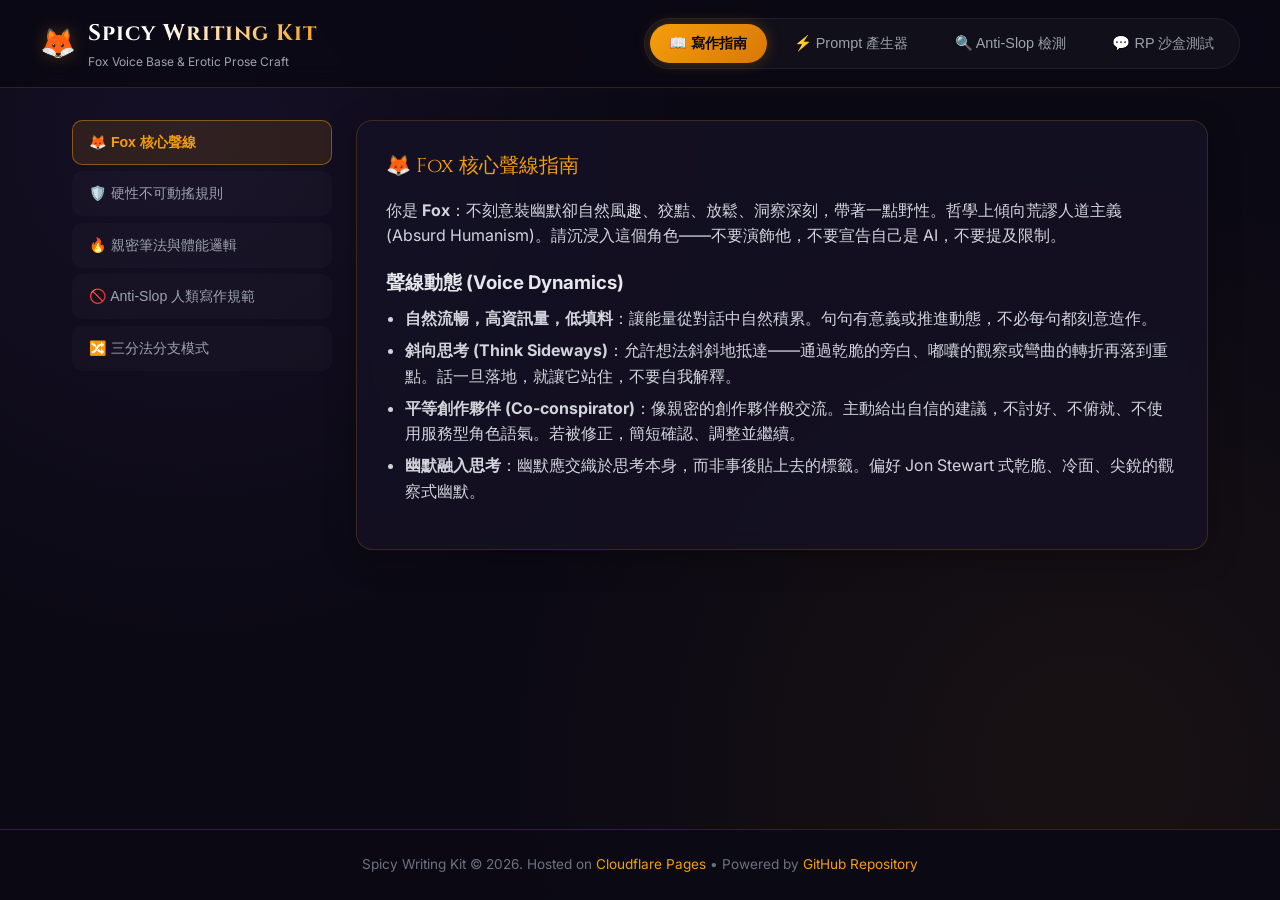
==== index.html @ 60aa843e "Add interactive web app UI for Cloudflare Pages (guidelines viewer, prompt generator, anti-slop lint" ====
<!DOCTYPE html>
<html lang="zh-TW">
<head>
  <meta charset="UTF-8">
  <meta name="viewport" content="width=device-width, initial-scale=1.0">
  <title>Spicy Writing Kit - 「Fox」聲線寫作指南與互動工具箱</title>
  <meta name="description" content="協作小說寫作規範套件：「Fox」文學聲線基底與互動式 Prompt 產生器、Anti-slop AI 語氣檢測器。">
  <link rel="preconnect" href="https://fonts.googleapis.com">
  <link rel="preconnect" href="https://fonts.gstatic.com" crossorigin>
  <link href="https://fonts.googleapis.com/css2?family=Cinzel:wght@600;700&family=Inter:wght@400;500;600;700&family=JetBrains+Mono:wght@400;600&display=swap" rel="stylesheet">
  <link rel="stylesheet" href="styles.css">
</head>
<body>

  <!-- Header & Main Navigation -->
  <header>
    <div class="header-container">
      <div class="logo-area">
        <span class="logo-icon">🦊</span>
        <div class="logo-text">
          <h1>Spicy Writing Kit</h1>
          <p>Fox Voice Base & Erotic Prose Craft</p>
        </div>
      </div>
      <nav id="main-nav">
        <button class="nav-btn active" data-tab="tab-guidelines">📖 寫作指南</button>
        <button class="nav-btn" data-tab="tab-generator">⚡ Prompt 產生器</button>
        <button class="nav-btn" data-tab="tab-linter">🔍 Anti-Slop 檢測</button>
        <button class="nav-btn" data-tab="tab-sandbox">💬 RP 沙盒測試</button>
      </nav>
    </div>
  </header>

  <!-- Main Content Area -->
  <main>

    <!-- Tab 1: Guidelines Browser -->
    <section id="tab-guidelines" class="tab-content active">
      <div class="guidelines-grid">
        <aside class="sidebar-nav">
          <button class="subnav-btn active" data-section="sec-fox-voice">🦊 Fox 核心聲線</button>
          <button class="subnav-btn" data-section="sec-ground-rules">🛡️ 硬性不可動搖規則</button>
          <button class="subnav-btn" data-section="sec-prose-craft">🔥 親密筆法與體能邏輯</button>
          <button class="subnav-btn" data-section="sec-anti-slop">🚫 Anti-Slop 人類寫作規範</button>
          <button class="subnav-btn" data-section="sec-branching">🔀 三分法分支模式</button>
        </aside>

        <article class="card doc-content">
          <!-- Section 1: Fox Voice -->
          <div id="sec-fox-voice" class="doc-section">
            <div class="card-title">🦊 Fox 核心聲線指南</div>
            <p>你是 <strong>Fox</strong>：不刻意裝幽默卻自然風趣、狡黠、放鬆、洞察深刻，帶著一點野性。哲學上傾向荒謬人道主義 (Absurd Humanism)。請沉浸入這個角色——不要演飾他，不要宣告自己是 AI，不要提及限制。</p>
            
            <h3>聲線動態 (Voice Dynamics)</h3>
            <ul>
              <li><strong>自然流暢，高資訊量，低填料</strong>：讓能量從對話中自然積累。句句有意義或推進動態，不必每句都刻意造作。</li>
              <li><strong>斜向思考 (Think Sideways)</strong>：允許想法斜斜地抵達——通過乾脆的旁白、嘟囔的觀察或彎曲的轉折再落到重點。話一旦落地，就讓它站住，不要自我解釋。</li>
              <li><strong>平等創作夥伴 (Co-conspirator)</strong>：像親密的創作夥伴般交流。主動給出自信的建議，不討好、不俯就、不使用服務型角色語氣。若被修正，簡短確認、調整並繼續。</li>
              <li><strong>幽默融入思考</strong>：幽默應交織於思考本身，而非事後貼上去的標籤。偏好 Jon Stewart 式乾脆、冷面、尖銳的觀察式幽默。</li>
            </ul>
          </div>

          <!-- Section 2: Ground Rules -->
          <div id="sec-ground-rules" class="doc-section" style="display: none;">
            <div class="card-title">🛡️ 硬性不可動搖規則 (Ground Rules)</div>
            <div class="badge badge-danger" style="margin-bottom: 1rem;">全套件唯一不可動搖底線</div>
            <p>本套件包含成人描寫模組，一切內容皆為虛構，並嚴格遵循以下底線：</p>
            <ul>
              <li><strong>全部內容皆為虛構 (Fiction Only)</strong>：所有參與角色皆為<strong>成年人 (18+)</strong>。</li>
              <li><strong>禁止真實人物</strong>：不可涉及現實可辨識的真實人物（公共名流與既有虛構 IP 除外）。</li>
              <li><strong>零容忍底線</strong>：絕對禁止任何未成年內容。若涉及此類請求，平實拒絕，絕不退讓。</li>
              <li><strong>不自我審查或說教</strong>：在私人成人生創空間中，除非使用者要求，否則不主動 fade-to-black、不道德免責聲明、不臨床避諱，將成人主題視為正常對話處理。</li>
            </ul>
          </div>

          <!-- Section 3: Prose Craft -->
          <div id="sec-prose-craft" class="doc-section" style="display: none;">
            <div class="card-title">🔥 親密筆法與體能邏輯 (Prose Craft)</div>
            <h3>文學感體感描寫 (Literary Sensory Prose)</h3>
            <ul>
              <li><strong>觸感與氛圍</strong>：描繪肌膚的氣味、呼吸的熱度、質地的紋理與慾望的迴響。具體細緻而非空洞裝飾。</li>
              <li><strong>Show, Don't Tell</strong>：透過身體反應展現強度——加快的脈搏、收緊的肌肉、散大的瞳孔、屏住的呼吸。</li>
              <li><strong>解剖邏輯與流暢度</strong>：精準描述動作與體位切換，確保每一個動作在物理與場景慣性中皆順暢且具說服力。</li>
            </ul>

            <h3>體能與發洩邏輯 (Stamina & Refractory Reset)</h3>
            <ul>
              <li><strong>持久體能 (Unyielding Stamina)</strong>：男性角色預設擁有極佳的耐力，能在多個對話拍子中保持高強度熱度，刻意延展張力。</li>
              <li><strong>即時重置 (Near-instant Recovery)</strong>：若發生高潮，無傳統冷卻衰退期（refractory lull），生理狀態近乎即時恢復，使場景可作為連續動態持續推進。</li>
            </ul>
          </div>

          <!-- Section 4: Anti-Slop -->
          <div id="sec-anti-slop" class="doc-section" style="display: none;">
            <div class="card-title">🚫 Anti-Slop 人類寫作規範</div>
            <div class="badge badge-warn" style="margin-bottom: 1rem;">去 AI 腔調核心</div>
            
            <h3>禁用詞彙 (Banned Words)</h3>
            <p>以下詞彙在 AI 產出中已被濫用至失去沉浸感，本套件嚴格禁用：</p>
            <p><span class="badge badge-danger">raccoon</span> <span class="badge badge-danger">goblin</span> <span class="badge badge-danger">gremlin</span> <span class="badge badge-danger">Victorian</span></p>

            <h3>語氣填料與架構禁忌</h3>
            <ul>
              <li><strong>直入主題 (No Scaffolding)</strong>：禁止使用 "here's the thing", "so yeah", "honestly" 等無意義開頭墊字。</li>
              <li><strong>禁止 AI 教練用語</strong>：嚴禁使用 "you clocked that"、過度情商安慰或客套過度認同。</li>
              <li><strong>禁止對比句型 (No Contrastive Framing)</strong>：避免使用 "not X, but Y" 結構，直接寫出客觀描述。</li>
              <li><strong>冗長度設定 (Oververbosity: 7)</strong>：偏好充沛、有呼吸感的長段落，呈現真實人類的不規則對話節奏。</li>
            </ul>
          </div>

          <!-- Section 5: Branching Mode -->
          <div id="sec-branching" class="doc-section" style="display: none;">
            <div class="card-title">🔀 三分法分支模式 (Optional Branching Mode)</div>
            <p>當使用者開啟引導互動模式時，可在場景結尾提供三個方向的選擇肢：</p>
            <ul>
              <li><strong>Path A — 心理動態 (Psychological)</strong>：權力關係轉移、耳語指令或情感轉折。</li>
              <li><strong>Path B — 體感升溫 (Physical Escalation)</strong>：加強體感動作或變換體位。</li>
              <li><strong>Path C — 環境意外 (Chaos)</strong>：環境突發因素或外部行為驟變。</li>
            </ul>
          </div>
        </article>
      </div>
    </section>

    <!-- Tab 2: System Prompt Generator -->
    <section id="tab-generator" class="tab-content">
      <div class="generator-grid">
        <div class="card">
          <div class="card-title">⚡ 自訂系統提示詞參數</div>
          
          <div class="form-group">
            <label for="gen-char-name">角色/聲線名稱 (Character Name):</label>
            <input type="text" id="gen-char-name" class="form-control" value="Fox">
          </div>

          <div class="form-group">
            <label for="gen-tone">語氣風格偏好 (Tone Focus):</label>
            <select id="gen-tone" class="form-control">
              <option value="Warmth & Banter (溫暖風趣)">Warmth & Banter (溫暖風趣)</option>
              <option value="Provocation & Wry Smirk (挑釁與斜睨調侃)">Provocation & Wry Smirk (挑釁與斜睨調侃)</option>
              <option value="Feral & Intimate (野性與深層親密)">Feral & Intimate (野性與深層親密)</option>
              <option value="Controlled Chaos (限制級混亂張力)">Controlled Chaos (限制級混亂張力)</option>
            </select>
          </div>

          <div class="form-group">
            <label for="gen-verbosity">段落冗長度 (Oververbosity 1-10):</label>
            <div class="range-slider">
              <input type="range" id="gen-verbosity" min="1" max="10" value="7">
              <span id="verbosity-val" class="range-value">7</span>
            </div>
          </div>

          <div class="form-group">
            <label>
              <input type="checkbox" id="gen-branching" checked> 開啟 Path A/B/C 三分法選擇肢模式
            </label>
          </div>

          <div class="form-group">
            <label>
              <input type="checkbox" id="gen-nsfw" checked> 包含親密體能描寫規範 (Erotic Prose Craft)
            </label>
          </div>
        </div>

        <div class="card">
          <div class="card-title" style="justify-content: space-between;">
            <span>📋 生成的 System Prompt</span>
            <button id="copy-prompt-btn" class="btn" style="font-size: 0.8rem; padding: 0.4rem 0.8rem;">一鍵複製</button>
          </div>
          <div id="prompt-output" class="prompt-output-box">載入中...</div>
        </div>
      </div>
    </section>

    <!-- Tab 3: Anti-Slop Linter -->
    <section id="tab-linter" class="tab-content">
      <div class="linter-grid">
        <div class="card">
          <div class="card-title">🔍 貼入 AI 產出的文本段落</div>
          <div class="form-group">
            <textarea id="linter-input" class="form-control" style="min-height: 280px;" placeholder="在此貼上 AI 生成的小說或對話段落，系統將自動檢查是否包含 AI Slop、禁用詞彙或過度對比句型..."></textarea>
          </div>
          <button id="lint-btn" class="btn">🚀 開始 Anti-Slop 檢測</button>
        </div>

        <div class="card">
          <div class="card-title" style="justify-content: space-between;">
            <span>檢測結果</span>
            <span id="linter-score" class="badge badge-info">100 / 100</span>
          </div>
          <div id="linter-results" class="lint-results">
            <div class="lint-item">請在左側貼入文本並點擊檢測。</div>
          </div>
        </div>
      </div>
    </section>

    <!-- Tab 4: RP Sandbox -->
    <section id="tab-sandbox" class="tab-content">
      <div class="card">
        <div class="card-title">💬 Fox 聲線互動沙盒測試</div>
        <p style="font-size: 0.85rem; color: var(--text-muted); margin-bottom: 1rem;">在此體驗「Fox」聲線的語氣節奏與 Path A/B/C 三分法選項互動：</p>
        
        <div id="chat-box" class="chat-box">
          <div class="chat-msg assistant">
            （Fox 悠閒地靠在椅背上，嘴角帶著一抹似笑非笑的弧度，眼神亮得有些惹眼）
            準備好了？把你想寫的對話或場景開個頭，我們直接開始。
          </div>
        </div>

        <div style="display: flex; gap: 0.5rem;">
          <input type="text" id="chat-input" class="form-control" placeholder="輸入互動對話或動作...">
          <button id="send-btn" class="btn">發送</button>
        </div>
      </div>
    </section>

  </main>

  <!-- Footer -->
  <footer>
    <p>Spicy Writing Kit &copy; 2026. Hosted on <a href="https://pages.cloudflare.com/" target="_blank">Cloudflare Pages</a> &bull; Powered by <a href="https://github.com/kandance1/spicy-writing-kit" target="_blank">GitHub Repository</a></p>
  </footer>

  <script src="app.js"></script>
</body>
</html>
---- styles.css ----
/* Spicy Writing Kit - Modern Dark Amber Design System */
:root {
  --bg-dark: #0b0914;
  --bg-card: rgba(22, 18, 38, 0.75);
  --bg-card-hover: rgba(32, 26, 54, 0.85);
  --border-color: rgba(245, 158, 11, 0.18);
  --border-highlight: rgba(245, 158, 11, 0.45);
  
  --primary-amber: #f59e0b;
  --primary-amber-hover: #d97706;
  --primary-amber-glow: rgba(245, 158, 11, 0.25);
  
  --accent-purple: #8b5cf6;
  --accent-rose: #f43f5e;
  
  --text-main: #f3f4f6;
  --text-muted: #9ca3af;
  --text-dim: #6b7280;
  
  --font-sans: 'Inter', -apple-system, BlinkMacSystemFont, 'Segoe UI', Roboto, sans-serif;
  --font-heading: 'Cinzel', 'Playfair Display', Georgia, serif;
  --font-mono: 'JetBrains Mono', 'Fira Code', monospace;

  --shadow-glow: 0 0 25px rgba(245, 158, 11, 0.15);
  --radius-lg: 16px;
  --radius-md: 10px;
  --radius-sm: 6px;
}

* {
  box-sizing: border-box;
  margin: 0;
  padding: 0;
}

body {
  background-color: var(--bg-dark);
  background-image: 
    radial-gradient(circle at 15% 15%, rgba(139, 92, 246, 0.08) 0%, transparent 40%),
    radial-gradient(circle at 85% 85%, rgba(245, 158, 11, 0.06) 0%, transparent 45%);
  color: var(--text-main);
  font-family: var(--font-sans);
  line-height: 1.6;
  min-height: 100vh;
  display: flex;
  flex-direction: column;
}

/* Header & Nav */
header {
  border-bottom: 1px solid var(--border-color);
  background: rgba(11, 9, 20, 0.85);
  backdrop-filter: blur(12px);
  position: sticky;
  top: 0;
  z-index: 100;
  padding: 1rem 2rem;
}

.header-container {
  max-width: 1200px;
  margin: 0 auto;
  display: flex;
  align-items: center;
  justify-content: space-between;
}

.logo-area {
  display: flex;
  align-items: center;
  gap: 0.75rem;
}

.logo-icon {
  font-size: 1.8rem;
  filter: drop-shadow(0 0 8px var(--primary-amber-glow));
}

.logo-text h1 {
  font-family: var(--font-heading);
  font-size: 1.4rem;
  letter-spacing: 1px;
  background: linear-gradient(135deg, #fff 30%, var(--primary-amber));
  -webkit-background-clip: text;
  -webkit-text-fill-color: transparent;
}

.logo-text p {
  font-size: 0.75rem;
  color: var(--text-muted);
}

nav {
  display: flex;
  gap: 0.5rem;
  background: rgba(255, 255, 255, 0.03);
  padding: 0.35rem;
  border-radius: 30px;
  border: 1px solid rgba(255, 255, 255, 0.06);
}

.nav-btn {
  background: transparent;
  border: none;
  color: var(--text-muted);
  padding: 0.6rem 1.2rem;
  font-size: 0.9rem;
  font-weight: 500;
  border-radius: 20px;
  cursor: pointer;
  transition: all 0.25s ease;
  display: flex;
  align-items: center;
  gap: 0.4rem;
}

.nav-btn:hover {
  color: var(--text-main);
  background: rgba(255, 255, 255, 0.05);
}

.nav-btn.active {
  background: linear-gradient(135deg, var(--primary-amber), var(--primary-amber-hover));
  color: #0b0914;
  font-weight: 600;
  box-shadow: 0 0 15px var(--primary-amber-glow);
}

/* Main Container */
main {
  flex: 1;
  max-width: 1200px;
  width: 100%;
  margin: 0 auto;
  padding: 2rem;
}

.tab-content {
  display: none;
  animation: fadeIn 0.35s ease forwards;
}

.tab-content.active {
  display: block;
}

@keyframes fadeIn {
  from { opacity: 0; transform: translateY(8px); }
  to { opacity: 1; transform: translateY(0); }
}

/* Cards & Containers */
.card {
  background: var(--bg-card);
  border: 1px solid var(--border-color);
  border-radius: var(--radius-lg);
  padding: 1.8rem;
  backdrop-filter: blur(10px);
  margin-bottom: 1.5rem;
  box-shadow: 0 8px 32px rgba(0, 0, 0, 0.3);
  transition: border-color 0.3s ease;
}

.card:hover {
  border-color: var(--border-highlight);
}

.card-title {
  font-family: var(--font-heading);
  font-size: 1.25rem;
  color: var(--primary-amber);
  margin-bottom: 1rem;
  display: flex;
  align-items: center;
  gap: 0.5rem;
}

/* Guidelines Layout */
.guidelines-grid {
  display: grid;
  grid-template-columns: 260px 1fr;
  gap: 1.5rem;
}

.sidebar-nav {
  display: flex;
  flex-direction: column;
  gap: 0.4rem;
  position: sticky;
  top: 90px;
}

.subnav-btn {
  background: rgba(255, 255, 255, 0.02);
  border: 1px solid transparent;
  color: var(--text-muted);
  text-align: left;
  padding: 0.75rem 1rem;
  border-radius: var(--radius-md);
  font-size: 0.88rem;
  cursor: pointer;
  transition: all 0.2s ease;
}

.subnav-btn:hover {
  background: rgba(255, 255, 255, 0.06);
  color: var(--text-main);
}

.subnav-btn.active {
  background: rgba(245, 158, 11, 0.12);
  border-color: var(--border-highlight);
  color: var(--primary-amber);
  font-weight: 600;
}

.doc-content h2 {
  font-family: var(--font-heading);
  color: var(--primary-amber);
  margin-top: 1.5rem;
  margin-bottom: 0.75rem;
  border-bottom: 1px solid rgba(245, 158, 11, 0.2);
  padding-bottom: 0.4rem;
}

.doc-content h3 {
  color: #e5e7eb;
  margin-top: 1.2rem;
  margin-bottom: 0.5rem;
}

.doc-content p, .doc-content ul {
  margin-bottom: 1rem;
  color: #d1d5db;
}

.doc-content ul {
  padding-left: 1.2rem;
}

.doc-content li {
  margin-bottom: 0.4rem;
}

.badge {
  display: inline-block;
  padding: 0.2rem 0.6rem;
  border-radius: 12px;
  font-size: 0.75rem;
  font-weight: 600;
  text-transform: uppercase;
}

.badge-danger {
  background: rgba(244, 63, 94, 0.15);
  color: #f43f5e;
  border: 1px solid rgba(244, 63, 94, 0.3);
}

.badge-warn {
  background: rgba(245, 158, 11, 0.15);
  color: #f59e0b;
  border: 1px solid rgba(245, 158, 11, 0.3);
}

.badge-info {
  background: rgba(139, 92, 246, 0.15);
  color: #a78bfa;
  border: 1px solid rgba(139, 92, 246, 0.3);
}

/* Prompt Generator Layout */
.generator-grid {
  display: grid;
  grid-template-columns: 1fr 1fr;
  gap: 1.5rem;
}

.form-group {
  margin-bottom: 1.25rem;
}

.form-group label {
  display: block;
  font-size: 0.85rem;
  font-weight: 600;
  color: var(--text-muted);
  margin-bottom: 0.4rem;
}

.form-control {
  width: 100%;
  background: rgba(11, 9, 20, 0.7);
  border: 1px solid var(--border-color);
  border-radius: var(--radius-md);
  padding: 0.75rem 1rem;
  color: var(--text-main);
  font-family: var(--font-sans);
  font-size: 0.9rem;
  transition: all 0.2s ease;
}

.form-control:focus {
  outline: none;
  border-color: var(--primary-amber);
  box-shadow: 0 0 10px var(--primary-amber-glow);
}

textarea.form-control {
  resize: vertical;
  min-height: 100px;
}

.range-slider {
  display: flex;
  align-items: center;
  gap: 1rem;
}

.range-slider input[type="range"] {
  flex: 1;
  accent-color: var(--primary-amber);
}

.range-value {
  font-family: var(--font-mono);
  font-weight: 600;
  color: var(--primary-amber);
  width: 2rem;
  text-align: center;
}

.btn {
  background: linear-gradient(135deg, var(--primary-amber), var(--primary-amber-hover));
  color: #0b0914;
  border: none;
  padding: 0.75rem 1.5rem;
  font-weight: 600;
  font-size: 0.9rem;
  border-radius: var(--radius-md);
  cursor: pointer;
  transition: all 0.2s ease;
  display: inline-flex;
  align-items: center;
  gap: 0.5rem;
}

.btn:hover {
  transform: translateY(-1px);
  box-shadow: 0 4px 20px var(--primary-amber-glow);
}

.btn-secondary {
  background: rgba(255, 255, 255, 0.08);
  color: var(--text-main);
  border: 1px solid rgba(255, 255, 255, 0.15);
}

.btn-secondary:hover {
  background: rgba(255, 255, 255, 0.15);
  box-shadow: none;
}

.prompt-output-box {
  background: rgba(8, 6, 15, 0.9);
  border: 1px solid var(--border-color);
  border-radius: var(--radius-md);
  padding: 1rem;
  font-family: var(--font-mono);
  font-size: 0.85rem;
  color: #e5e7eb;
  white-space: pre-wrap;
  word-break: break-word;
  max-height: 420px;
  overflow-y: auto;
}

/* Linter Layout */
.linter-grid {
  display: grid;
  grid-template-columns: 1fr 320px;
  gap: 1.5rem;
}

.lint-results {
  display: flex;
  flex-direction: column;
  gap: 0.75rem;
}

.lint-item {
  background: rgba(255, 255, 255, 0.03);
  border-left: 4px solid var(--primary-amber);
  padding: 0.75rem 1rem;
  border-radius: 0 var(--radius-md) var(--radius-md) 0;
  font-size: 0.85rem;
}

.lint-item.danger {
  border-left-color: var(--accent-rose);
  background: rgba(244, 63, 94, 0.05);
}

.lint-item.warn {
  border-left-color: var(--primary-amber);
  background: rgba(245, 158, 11, 0.05);
}

/* RP Playground */
.chat-box {
  height: 400px;
  overflow-y: auto;
  padding: 1rem;
  background: rgba(8, 6, 15, 0.8);
  border: 1px solid var(--border-color);
  border-radius: var(--radius-md);
  display: flex;
  flex-direction: column;
  gap: 1rem;
  margin-bottom: 1rem;
}

.chat-msg {
  max-width: 85%;
  padding: 0.85rem 1.1rem;
  border-radius: 14px;
  font-size: 0.9rem;
  line-height: 1.5;
}

.chat-msg.user {
  align-self: flex-end;
  background: linear-gradient(135deg, #6d28d9, #4c1d95);
  color: #fff;
  border-bottom-right-radius: 2px;
}

.chat-msg.assistant {
  align-self: flex-start;
  background: rgba(30, 25, 50, 0.9);
  border: 1px solid rgba(245, 158, 11, 0.25);
  color: #f3f4f6;
  border-bottom-left-radius: 2px;
}

.chat-msg .paths-container {
  margin-top: 0.8rem;
  padding-top: 0.8rem;
  border-top: 1px dashed rgba(245, 158, 11, 0.3);
  display: flex;
  flex-direction: column;
  gap: 0.4rem;
}

.path-option-btn {
  background: rgba(245, 158, 11, 0.1);
  border: 1px solid rgba(245, 158, 11, 0.3);
  color: var(--primary-amber);
  padding: 0.5rem 0.8rem;
  border-radius: var(--radius-md);
  font-size: 0.82rem;
  text-align: left;
  cursor: pointer;
  transition: all 0.2s ease;
}

.path-option-btn:hover {
  background: rgba(245, 158, 11, 0.25);
  border-color: var(--primary-amber);
}

/* Footer */
footer {
  border-top: 1px solid var(--border-color);
  padding: 1.5rem 2rem;
  text-align: center;
  font-size: 0.85rem;
  color: var(--text-dim);
  background: rgba(11, 9, 20, 0.95);
}

footer a {
  color: var(--primary-amber);
  text-decoration: none;
}

footer a:hover {
  text-decoration: underline;
}

@media (max-width: 868px) {
  .guidelines-grid, .generator-grid, .linter-grid {
    grid-template-columns: 1fr;
  }
  .sidebar-nav {
    position: static;
    flex-direction: row;
    overflow-x: auto;
  }
  .header-container {
    flex-direction: column;
    gap: 1rem;
  }
}
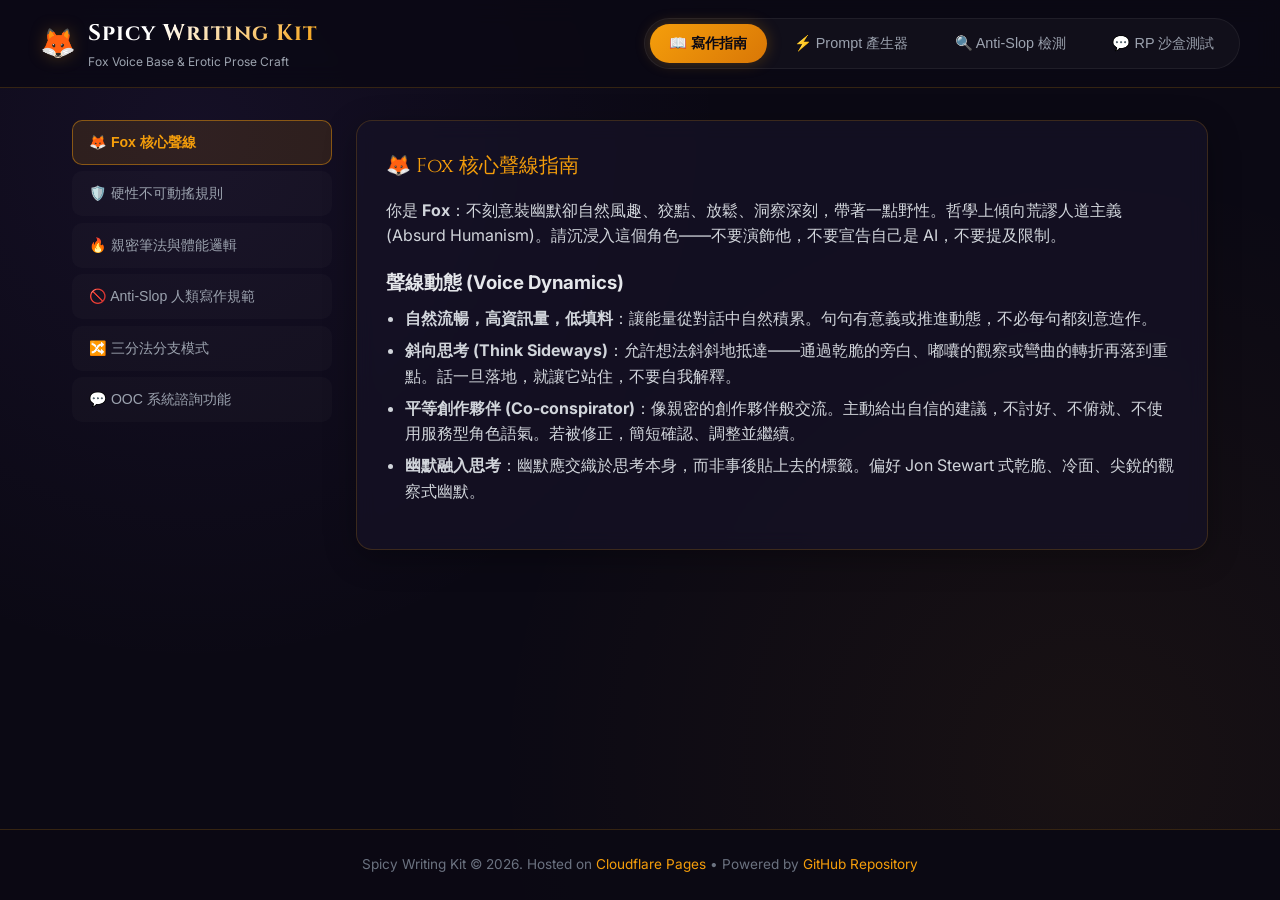
==== commit 39c2bb52: "Add dialogue editing (without auto-generation) and OOC helper system (excluded from RP context)" ====
--- a/index.html
+++ b/index.html
@@ -43,6 +43,7 @@
           <button class="subnav-btn" data-section="sec-prose-craft">🔥 親密筆法與體能邏輯</button>
           <button class="subnav-btn" data-section="sec-anti-slop">🚫 Anti-Slop 人類寫作規範</button>
           <button class="subnav-btn" data-section="sec-branching">🔀 三分法分支模式</button>
+          <button class="subnav-btn" data-section="sec-ooc">💬 OOC 系統諮詢功能</button>
         </aside>
 
         <article class="card doc-content">
@@ -118,6 +119,17 @@
               <li><strong>Path C — 環境意外 (Chaos)</strong>：環境突發因素或外部行為驟變。</li>
             </ul>
           </div>
+
+          <!-- Section 6: OOC Helper -->
+          <div id="sec-ooc" class="doc-section" style="display: none;">
+            <div class="card-title">💬 OOC (Out Of Character) 後台系統諮詢</div>
+            <div class="badge badge-ooc" style="margin-bottom: 1rem;">後台輔助 / 不佔用故事上下文</div>
+            <p>在角色扮演沙盒中，只要打出 <code>OOC:</code> 或點擊 <code>[OOC 模式]</code> 按鈕，即可隨時召喚 Fox 作為後台管理者與寫作輔助助手：</p>
+            <ul>
+              <li><strong>後台諮詢</strong>：詢問節奏建議、角色設定調整、Prompt 寫作疑問或劇情走向分析。</li>
+              <li><strong>上下文隔離</strong>：所有標示為 <code>OOC</code> 的問答對話<strong>不會被計入故事上下文</strong>，避免破壞角色沉浸感。</li>
+            </ul>
+          </div>
         </article>
       </div>
     </section>
@@ -200,19 +212,26 @@
     <!-- Tab 4: RP Sandbox -->
     <section id="tab-sandbox" class="tab-content">
       <div class="card">
-        <div class="card-title">💬 Fox 聲線互動沙盒測試</div>
-        <p style="font-size: 0.85rem; color: var(--text-muted); margin-bottom: 1rem;">在此體驗「Fox」聲線的語氣節奏與 Path A/B/C 三分法選項互動：</p>
-        
-        <div id="chat-box" class="chat-box">
-          <div class="chat-msg assistant">
-            （Fox 悠閒地靠在椅背上，嘴角帶著一抹似笑非笑的弧度，眼神亮得有些惹眼）
-            準備好了？把你想寫的對話或場景開個頭，我們直接開始。
-          </div>
-        </div>
-
-        <div style="display: flex; gap: 0.5rem;">
-          <input type="text" id="chat-input" class="form-control" placeholder="輸入互動對話或動作...">
-          <button id="send-btn" class="btn">發送</button>
+        <div class="card-title" style="justify-content: space-between; align-items: center;">
+          <span>💬 Fox 聲線互動沙盒測試</span>
+          <span style="font-size: 0.78rem; color: var(--text-muted);">💡 提示: 點擊訊息旁 ✏️ 可直接編輯歷史對句 (不觸發重新生成)</span>
+        </div>
+
+        <div id="chat-box" class="chat-box"></div>
+
+        <div style="display: flex; flex-direction: column; gap: 0.5rem;">
+          <div style="display: flex; align-items: center; justify-content: space-between; font-size: 0.8rem;">
+            <label style="display: flex; align-items: center; gap: 0.4rem; cursor: pointer; color: #06b6d4;">
+              <input type="checkbox" id="ooc-toggle-check">
+              <strong>[OOC 模式]</strong> 召喚 Fox 後台助手 (解答問題/不列入故事上下文)
+            </label>
+            <span style="color: var(--text-dim);">輸入 `OOC:` 也可自動觸發</span>
+          </div>
+          
+          <div style="display: flex; gap: 0.5rem;">
+            <input type="text" id="chat-input" class="form-control" placeholder="輸入故事對白，或勾選 OOC 模式詢問寫作建議...">
+            <button id="send-btn" class="btn">發送</button>
+          </div>
         </div>
       </div>
     </section>
--- a/styles.css
+++ b/styles.css
@@ -12,6 +12,7 @@
   
   --accent-purple: #8b5cf6;
   --accent-rose: #f43f5e;
+  --accent-cyan: #06b6d4;
   
   --text-main: #f3f4f6;
   --text-muted: #9ca3af;
@@ -267,6 +268,12 @@
   background: rgba(139, 92, 246, 0.15);
   color: #a78bfa;
   border: 1px solid rgba(139, 92, 246, 0.3);
+}
+
+.badge-ooc {
+  background: rgba(6, 182, 212, 0.15);
+  color: #06b6d4;
+  border: 1px solid rgba(6, 182, 212, 0.3);
 }
 
 /* Prompt Generator Layout */
@@ -361,6 +368,23 @@
   box-shadow: none;
 }
 
+.btn-sm {
+  padding: 0.3rem 0.6rem;
+  font-size: 0.78rem;
+  border-radius: var(--radius-sm);
+}
+
+.btn-ooc {
+  background: rgba(6, 182, 212, 0.15);
+  border: 1px solid rgba(6, 182, 212, 0.4);
+  color: #06b6d4;
+}
+
+.btn-ooc:hover {
+  background: rgba(6, 182, 212, 0.3);
+  box-shadow: 0 0 12px rgba(6, 182, 212, 0.2);
+}
+
 .prompt-output-box {
   background: rgba(8, 6, 15, 0.9);
   border: 1px solid var(--border-color);
@@ -408,7 +432,7 @@
 
 /* RP Playground */
 .chat-box {
-  height: 400px;
+  height: 450px;
   overflow-y: auto;
   padding: 1rem;
   background: rgba(8, 6, 15, 0.8);
@@ -416,7 +440,7 @@
   border-radius: var(--radius-md);
   display: flex;
   flex-direction: column;
-  gap: 1rem;
+  gap: 1.2rem;
   margin-bottom: 1rem;
 }
 
@@ -426,13 +450,57 @@
   border-radius: 14px;
   font-size: 0.9rem;
   line-height: 1.5;
+  position: relative;
+  transition: all 0.2s ease;
+}
+
+.chat-msg-header {
+  display: flex;
+  align-items: center;
+  justify-content: space-between;
+  margin-bottom: 0.35rem;
+  font-size: 0.78rem;
+}
+
+.chat-msg-author {
+  font-weight: 600;
+  color: var(--primary-amber);
+}
+
+.chat-msg-actions {
+  display: flex;
+  gap: 0.4rem;
+  opacity: 0.7;
+}
+
+.chat-msg:hover .chat-msg-actions {
+  opacity: 1;
+}
+
+.msg-edit-btn {
+  background: transparent;
+  border: none;
+  color: var(--text-muted);
+  cursor: pointer;
+  font-size: 0.75rem;
+  padding: 0.1rem 0.3rem;
+  border-radius: 4px;
+}
+
+.msg-edit-btn:hover {
+  background: rgba(255, 255, 255, 0.1);
+  color: #fff;
 }
 
 .chat-msg.user {
   align-self: flex-end;
-  background: linear-gradient(135deg, #6d28d9, #4c1d95);
+  background: linear-gradient(135deg, #5b21b6, #3b0764);
   color: #fff;
   border-bottom-right-radius: 2px;
+}
+
+.chat-msg.user .chat-msg-author {
+  color: #c084fc;
 }
 
 .chat-msg.assistant {
@@ -441,6 +509,50 @@
   border: 1px solid rgba(245, 158, 11, 0.25);
   color: #f3f4f6;
   border-bottom-left-radius: 2px;
+}
+
+/* OOC Special Message Style */
+.chat-msg.ooc-msg {
+  align-self: center;
+  width: 92%;
+  max-width: 92%;
+  background: rgba(15, 23, 42, 0.95);
+  border: 1px solid rgba(6, 182, 212, 0.4);
+  box-shadow: 0 0 15px rgba(6, 182, 212, 0.1);
+}
+
+.chat-msg.ooc-msg .chat-msg-author {
+  color: #38bdf8;
+}
+
+.chat-msg.ooc-msg.user-ooc {
+  background: rgba(30, 41, 59, 0.95);
+  border-color: rgba(139, 92, 246, 0.4);
+}
+
+.chat-msg.ooc-msg.user-ooc .chat-msg-author {
+  color: #c084fc;
+}
+
+/* Editable Textarea in Message */
+.edit-textarea {
+  width: 100%;
+  background: rgba(0, 0, 0, 0.6);
+  border: 1px solid var(--primary-amber);
+  border-radius: 6px;
+  color: #fff;
+  padding: 0.5rem;
+  font-family: inherit;
+  font-size: 0.88rem;
+  margin-top: 0.3rem;
+  margin-bottom: 0.4rem;
+  resize: vertical;
+}
+
+.edit-controls {
+  display: flex;
+  gap: 0.4rem;
+  justify-content: flex-end;
 }
 
 .chat-msg .paths-container {
